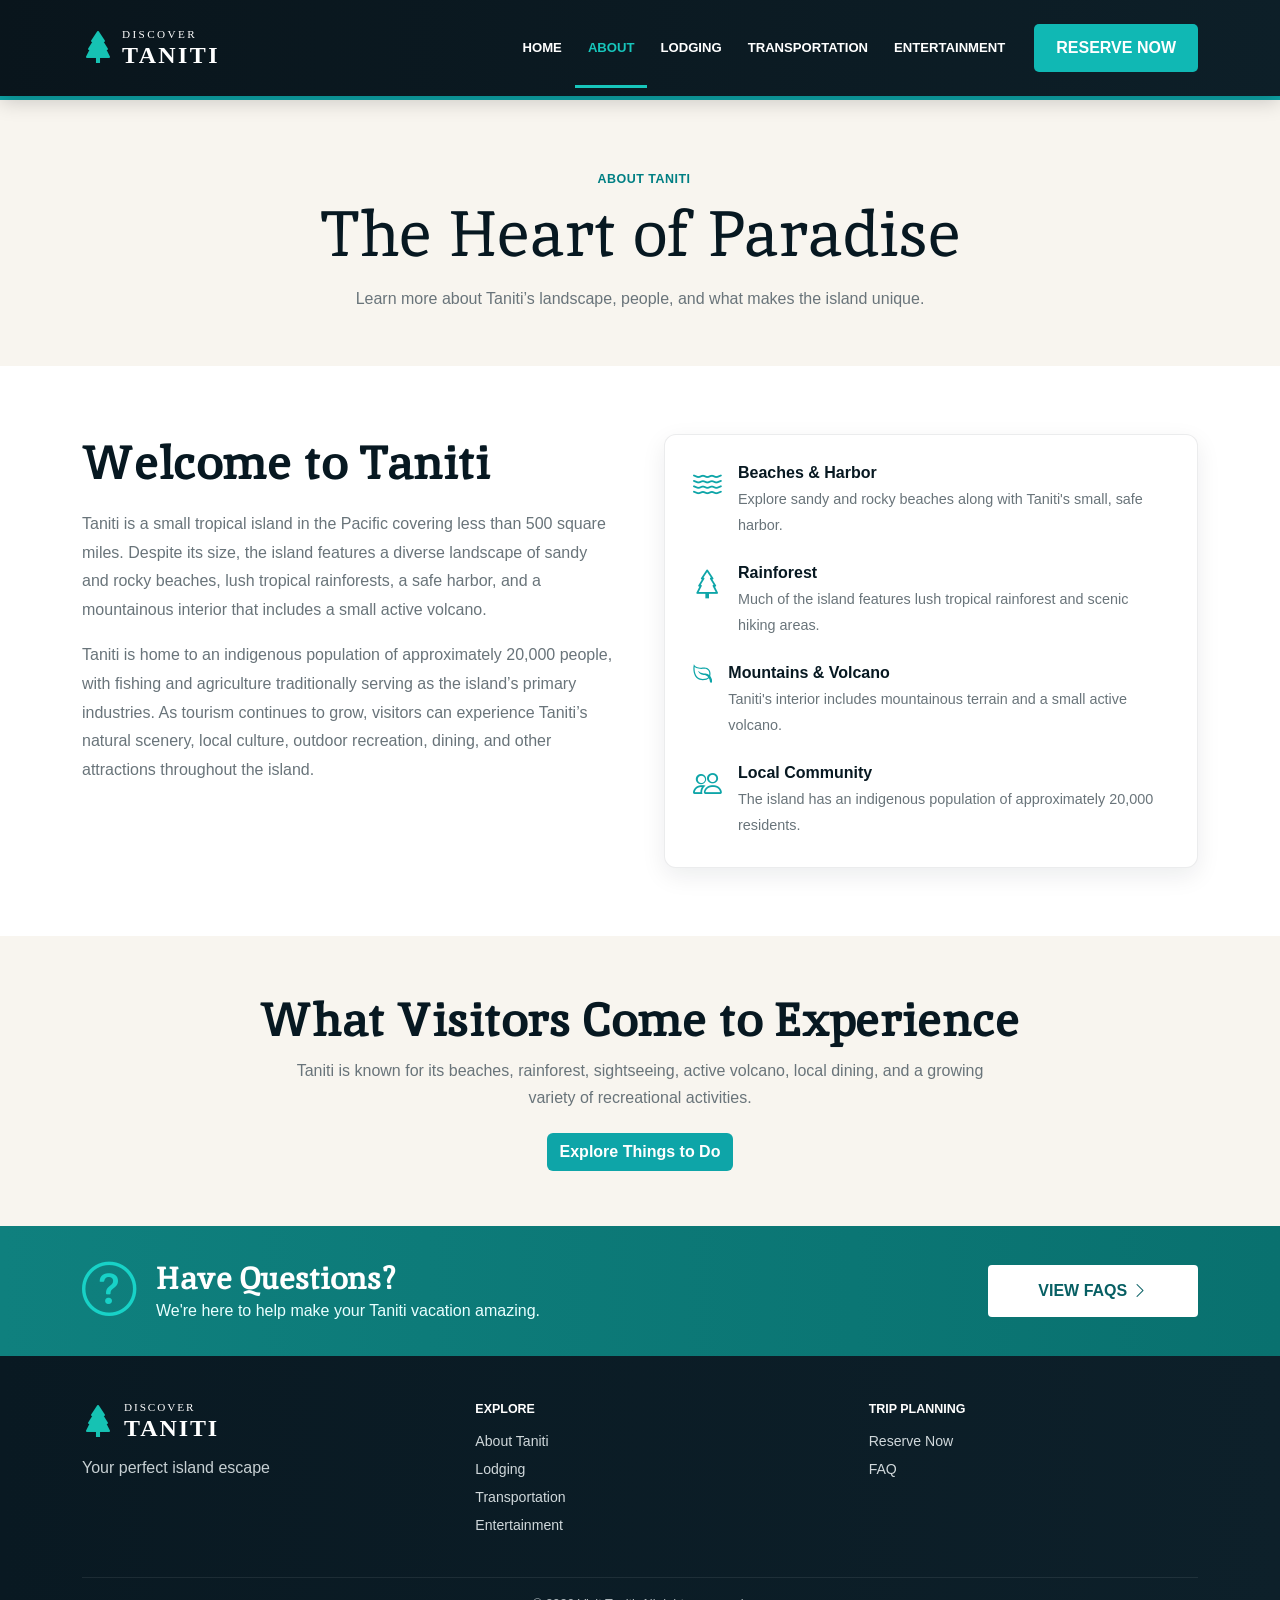
==== about.html @ ec4505b4 "Created the about page and styled it to MVP." ====
<!doctype html>
<html lang="en">
<head>
  <meta charset="utf-8">
  <meta name="viewport" content="width=device-width, initial-scale=1">

  <title>About Taniti | Discover Taniti</title>

  <link
    href="https://cdn.jsdelivr.net/npm/bootstrap@5.3.3/dist/css/bootstrap.min.css"
    rel="stylesheet"
  >
  <link
    rel="stylesheet"
    href="https://cdn.jsdelivr.net/npm/bootstrap-icons@1.11.3/font/bootstrap-icons.min.css"
  >
  <link rel="stylesheet" href="styles.css">
</head>

<body>

  <!-- NAVBAR -->
  <nav class="navbar navbar-expand-lg navbar-dark sticky-top site-navbar">
    <div class="container">

      <a class="navbar-brand d-flex align-items-center gap-2" href="index.html">
        <span class="brand-icon">
          <i class="bi bi-tree-fill"></i>
        </span>

        <span class="brand-text">
          <small>DISCOVER</small>
          <strong>TANITI</strong>
        </span>
      </a>

      <button
        class="navbar-toggler border-0"
        type="button"
        data-bs-toggle="collapse"
        data-bs-target="#mainNav"
        aria-controls="mainNav"
        aria-expanded="false"
        aria-label="Toggle navigation"
      >
        <span class="navbar-toggler-icon"></span>
      </button>

      <div class="collapse navbar-collapse" id="mainNav">
        <ul class="navbar-nav ms-auto align-items-lg-center">

          <li class="nav-item">
            <a class="nav-link" href="index.html">HOME</a>
          </li>

          <li class="nav-item">
            <a class="nav-link active" href="about.html">ABOUT</a>
          </li>

          <li class="nav-item">
            <a class="nav-link" href="lodging.html">LODGING</a>
          </li>

          <li class="nav-item">
            <a class="nav-link" href="transportation.html">
              TRANSPORTATION
            </a>
          </li>

          <li class="nav-item">
            <a class="nav-link" href="entertainment.html">
              ENTERTAINMENT
            </a>
          </li>

          <li class="nav-item ms-lg-3 mt-3 mt-lg-0">
            <a class="btn reserve-btn" href="reserve.html">
              RESERVE NOW
            </a>
          </li>

        </ul>
      </div>
    </div>
  </nav>


  <main>

    <!-- PAGE HEADER -->
    <section class="about-page-header">
      <div class="container text-center">

        <div class="section-label mb-2">
          <i class="bi bi-leaf"></i>
          ABOUT TANITI
        </div>

        <h1>The Heart of Paradise</h1>

        <p>
          Learn more about Taniti’s landscape, people,
          and what makes the island unique.
        </p>

      </div>
    </section>


    <!-- ABOUT CONTENT -->
    <section class="about-page-content section-pad">
      <div class="container">

        <div class="row g-5">

          <div class="col-lg-6">
            <h2>Welcome to Taniti</h2>

            <p>
              Taniti is a small tropical island in the Pacific covering less than 500 square miles. 
              Despite its size, the island features a diverse landscape of sandy and rocky beaches, 
              lush tropical rainforests, a safe harbor, and a mountainous interior that includes a 
              small active volcano.
            </p>

            <p>
              Taniti is home to an indigenous population of approximately 20,000 people, with fishing 
              and agriculture traditionally serving as the island’s primary industries. As tourism 
              continues to grow, visitors can experience Taniti’s natural scenery, local culture, outdoor 
              recreation, dining, and other attractions throughout the island.
            </p>
          </div>


          <div class="col-lg-6">

            <div class="about-info-card">

              <div class="about-info-item">
                <i class="bi bi-water"></i>

                <div>
                  <h3>Beaches & Harbor</h3>
                  <p>
                    Explore sandy and rocky beaches along with Taniti's
                    small, safe harbor.
                  </p>
                </div>
              </div>


              <div class="about-info-item">
                <i class="bi bi-tree"></i>

                <div>
                  <h3>Rainforest</h3>
                  <p>
                    Much of the island features lush tropical rainforest
                    and scenic hiking areas.
                  </p>
                </div>
              </div>


              <div class="about-info-item">
                <svg xmlns="http://www.w3.org/2000/svg" width="20" height="20" fill="currentColor" class="bi bi-leaf" viewBox="0 0 16 16">
                    <path d="M1.4 1.7c.216.289.65.84 1.725 1.274 1.093.44 2.884.774 5.834.528l.37-.023c1.823-.06 3.117.598 3.956 1.579C14.16 6.082 14.5 7.41 14.5 8.5c0 .58-.032 1.285-.229 1.997q.198.248.382.54c.756 1.2 1.19 2.563 1.348 3.966a1 1 0 0 1-1.98.198c-.13-.97-.397-1.913-.868-2.77C12.173 13.386 10.565 14 8 14c-1.854 0-3.32-.544-4.45-1.435-1.125-.887-1.89-2.095-2.391-3.383C.16 6.62.16 3.646.509 1.902L.73.806zm-.05 1.39c-.146 1.609-.008 3.809.74 5.728.457 1.17 1.13 2.213 2.079 2.961.942.744 2.185 1.22 3.83 1.221 2.588 0 3.91-.66 4.609-1.445-1.789-2.46-4.121-1.213-6.342-2.68-.74-.488-1.735-1.323-1.844-2.308-.023-.214.237-.274.38-.112 1.4 1.6 3.573 1.757 5.59 2.045 1.227.215 2.21.526 3.033 1.158.058-.39.075-.782.075-1.158 0-.91-.288-1.988-.975-2.792-.626-.732-1.622-1.281-3.167-1.229l-.316.02c-3.05.253-5.01-.08-6.291-.598a5.3 5.3 0 0 1-1.4-.811"/>
                </svg>

                <div>
                  <h3>Mountains & Volcano</h3>
                  <p>
                    Taniti's interior includes mountainous terrain and a
                    small active volcano.
                  </p>
                </div>
              </div>


              <div class="about-info-item">
                <i class="bi bi-people"></i>

                <div>
                  <h3>Local Community</h3>
                  <p>
                    The island has an indigenous population of approximately
                    20,000 residents.
                  </p>
                </div>
              </div>

            </div>

          </div>

        </div>

      </div>
    </section>


    <!-- VISITOR HIGHLIGHTS -->
    <section class="about-highlights">
      <div class="container text-center">

        <h2>What Visitors Come to Experience</h2>

        <p>
          Taniti is known for its beaches, rainforest, sightseeing,
          active volcano, local dining, and a growing variety of
          recreational activities.
        </p>

        <a href="entertainment.html" class="btn about-page-btn">
          Explore Things to Do
        </a>

      </div>
    </section>


    <!-- FAQ CTA -->
    <section class="faq-cta-section">
      <div class="container">

        <div class="faq-banner">

          <div class="faq-left">

            <div class="faq-icon">
              <i class="bi bi-question-circle"></i>
            </div>

            <div>
              <h2>Have Questions?</h2>
              <p>
                We're here to help make your Taniti vacation amazing.
              </p>
            </div>

          </div>

          <a href="faq.html" class="btn faq-btn">
            VIEW FAQS
            <i class="bi bi-chevron-right"></i>
          </a>

        </div>

      </div>
    </section>

  </main>


  <!-- FOOTER -->
  <footer class="site-footer">
    <div class="container">

      <div class="footer-top">

        <div class="footer-group">

          <a class="footer-brand" href="index.html">

            <span class="brand-icon">
              <i class="bi bi-tree-fill"></i>
            </span>

            <span class="brand-text">
              <small>DISCOVER</small>
              <strong>TANITI</strong>
            </span>

          </a>

          <p class="footer-tagline">
            Your perfect island escape
          </p>

        </div>


        <div class="footer-group">

          <h3>EXPLORE</h3>

          <a href="about.html">About Taniti</a>
          <a href="lodging.html">Lodging</a>
          <a href="transportation.html">Transportation</a>
          <a href="entertainment.html">Entertainment</a>

        </div>


        <div class="footer-group">

          <h3>TRIP PLANNING</h3>

          <a href="reserve.html">Reserve Now</a>
          <a href="faq.html">FAQ</a>

        </div>

      </div>


      <div class="footer-bottom text-center">
        © 2026 Visit Taniti. All rights reserved.
      </div>

    </div>
  </footer>


  <script
    src="https://cdn.jsdelivr.net/npm/bootstrap@5.3.3/dist/js/bootstrap.bundle.min.js"
  ></script>

</body>
</html>
---- styles.css ----
@import url('https://fonts.googleapis.com/css2?family=Inika:wght@400;700&family=Kablammo&family=Schoolbell&display=swap');

:root{
  --navy:#071821;
  --navy-2:#0b222a;
  --teal:#0ea5a8;
  --teal-dark:#087579;
  --cream:#f8f5ef;
  --ink:#16242d;
  --muted:#69747a;
  --white:#fff;
  --header-fonts: "Inika";
}

*{box-sizing:border-box}

html{scroll-behavior:smooth}

body{
  margin:0;
  font-family: "Segoe UI",Arial,sans-serif;
  color:var(--ink);
  background:#fff;
}

section{scroll-margin-top:78px}

.section-pad{padding:68px 0}

.section-label{
  color:#007f83;
  font-weight:800;
  font-size:.78rem;
  letter-spacing:.04em;
  margin-bottom:10px;
}

.section-label i{margin-right:8px}

.light-label{color:#6be0d8}

h2{
  font-size:clamp(2rem,4vw,3rem);
  font-weight:800;
}

/* Navbar */
.site-navbar{
  background:linear-gradient(90deg,#09151c,#0d1f28);
  min-height:78px;
  box-shadow:0 5px 20px rgba(0,0,0,.2);
}

.brand-icon{
  color:#16c2b3;
  font-size:2rem;
  line-height:1;
}

.brand-text{
  display:flex;
  flex-direction:column;
  line-height:1;
  letter-spacing:.12em;
  color:white;
  font-family: "Schoolbell" ;
}

.brand-text small{
  font-size:.7rem;
  margin-bottom:3px;
}

.brand-text strong{
  font-size:1.5rem;
}

.site-navbar .nav-link{
  color:#fff !important;
  font-weight:700;
  font-size:.82rem;
  padding:30px 13px 27px !important;
  border-bottom:3px solid transparent;
}

.site-navbar .nav-link:hover,
.site-navbar .nav-link.active{
  color:#17c6bc !important;
  border-bottom-color:#17c6bc;
}

.reserve-btn{
  background:#10b8b4;
  border:0;
  color:#fff;
  font-weight:800;
  border-radius:5px;
  padding:12px 22px;
}

.reserve-btn:hover{background:#0d9996;color:#fff}

/* Hero */

.hero-section {
  background: var(--cream);
  overflow: hidden;
  border-top: 4px solid var(--teal);
  
}

.hero-section .container {
  max-width: 100%;
  padding-left: 0;
}

.hero-image-column {
  position: relative;
  padding-left: 0;
}

.hero-image {
  width: 100%;
  height: 520px;
  display: block;
  object-fit: cover;

  clip-path: polygon(
    0 0,
    82% 0,
    100% 50%,
    82% 100%,
    0 100%
  );
}

.hero-content {
  position: relative;
  z-index: 2;
  padding: 3rem 2rem 3rem 3rem;
}

.script-title {
  margin: 0 0 .25rem;
  font-family: Georgia, serif;
  font-size: 2.4rem;
  font-style: italic;
  color: var(--teal);
}

.hero-content h1 {
  margin: 0 0 .75rem;
  color: var(--navy);
  font-size: clamp(4rem, 7vw, 6rem);
  font-weight: 900;
  line-height: .95;
  letter-spacing: .04em;
  font-family: var(--header-fonts);
}

.hero-content h2 {
  margin-bottom: 1.5rem;
  color: var(--navy);
  font-size: 1.35rem;
  font-weight: 900;
  line-height: 1.2;
  margin-left: 4rem;
}

.hero-copy {
  max-width: 440px;
  margin-bottom: 2rem;
  color: var(--muted);
  font-size: 1rem;
  line-height: 1.8;
}

.explore-btn {
  padding: 14px 26px;
  border: 0;
  border-radius: 4px;
  background: var(--teal);
  color: var(--white);
  font-weight: 800;
}

.explore-btn:hover {
  background: var(--teal-dark);
  color: var(--white);
}

/* About */
.about-section{
  background: var(--white);
}

.about-section h2{
  font-size:2.5rem;
  font-family: var(--header-fonts);
}

.about-copy{
  max-width:860px;
  color:#2d3c43;
  line-height:1.75;
}

.feature-inline{
  display:flex;
  gap:14px;
  align-items:flex-start;
}

.feature-icon{
  color:#087f83;
  font-size:2.1rem;
  width:48px;
  flex:0 0 48px;
}

.feature-inline h3{
  font-size:1rem;
  font-weight:800;
  color:#087176;
  margin-bottom:5px;
}

.feature-inline p{
  color:#4d5c62;
  font-size:.88rem;
  line-height:1.55;
}

.text-cta{
  color:#087f83;
  text-decoration:none;
  font-weight:800;
}

.text-cta:hover{color:#055d60}

/* Lodging */
.lodging-section{
  color:#fff;
  background:
    linear-gradient(rgba(4,78,81,.94),rgba(5,91,93,.94)),
    radial-gradient(circle at right top,#0a8d8f,#064f52);
}

.lodging-section h2{
  color:#fff;
  font-size:2.5rem;
  font-family: var(--header-fonts);
}

.lodging-section p{
  font-size:1rem;
  line-height:1.7;
  color:#eefafa;
}

.lodging-image{
  border-radius:14px;
  box-shadow:0 14px 35px rgba(0,0,0,.28);
}

.outline-light-btn{
  border:2px solid rgba(255,255,255,.85);
  color:#fff;
  font-weight:800;
  border-radius:4px;
  padding:12px 18px;
}

.outline-light-btn:hover{
  background:#fff;
  color:#075b5e;
}

/* Transportation */
.transportation-section{
  background:linear-gradient(180deg,#fbfaf7,#f6f4ef);
}

.section-heading{
  display:flex;
  gap:20px;
  align-items:flex-end;
  margin-bottom:28px;
}

.section-heading h2{
  margin:0;
  font-size:2rem;
  font-family: var(--header-fonts);
}

.transport-card{
  height:100%;
  background:#fff;
  border-radius:10px;
  padding:28px 20px;
  text-align:center;
  box-shadow:0 8px 22px rgba(0,0,0,.05);
  border:1px solid #eef0ee;
  transition:.2s ease;
}

.transport-card:hover{
  transform:translateY(-5px);
  box-shadow:0 15px 35px rgba(0,0,0,.09);
}

.transport-card i{
  display:block;
  color:#006d72;
  font-size:2.4rem;
  margin-bottom:12px;
}

.transport-card h3{
  font-size:1rem;
  font-weight:800;
}

.transport-card p{
  margin:0;
  color:#57656b;
  font-size:.85rem;
  line-height:1.55;
}

/* Entertainment */
.entertainment-section{background:#fff}

.entertainment-section h2 {
  font-family: var(--header-fonts);
}

.experience-card{
  position:relative;
  min-height:285px;
  overflow:hidden;
}

.experience-card img{
  width:100%;
  height:285px;
  object-fit:cover;
  transition: transform 0.4s ease;
}

.experience-card:hover img {
  transform: scale(1.08);
}

.experience-overlay{
  position:absolute;
  inset:0;
  background:linear-gradient(180deg,transparent 40%,rgba(0,0,0,.75));
}

.experience-title{
  position:absolute;
  left:22px;
  bottom:18px;
  color:#fff;
  font-size:1.15rem;
  font-weight:800;
}


/* FAQ CTA */
.faq-cta-section{
  background:linear-gradient(90deg,#0f807e,#09716f);
  color:#fff;
  padding:24px 0;
}

.faq-banner{
  display:flex;
  justify-content:space-between;
  align-items:center;
  gap:30px;
}

.faq-left{
  display:flex;
  align-items:center;
  gap:20px;
}

.faq-icon{
  font-size:3.4rem;
  color:#18d2c7;
}

.faq-banner h2{
  color:#fff;
  font-size:2rem;
  margin:0;
  font-family: var(--header-fonts);
}

.faq-banner p{
  margin:2px 0 0;
  color:#e9ffff;
}

.faq-btn{
  background:#fff;
  color:#075f63;
  min-width:210px;
  font-weight:800;
  border-radius:4px;
  padding:13px 22px;
}

.faq-btn:hover{background:#eaf7f5;color:#075f63}

/* Footer */
.site-footer {
  background: linear-gradient(
    90deg,
    #091922,
    #0d202a
  );

  color: var(--white);

  padding: 46px 0 0;
}

.footer-top {
  display: flex;
  justify-content: space-between;
  align-items: flex-start;

  gap: 4rem;

  padding-bottom: 34px;
}

.footer-group {
  flex: 1;
}

.footer-brand {
  display: flex;
  align-items: center;

  gap: 10px;

  text-decoration: none;
}

.footer-tagline {
  color: #c7d0d3;

  margin: 16px 0 0;
}

.footer-group h3 {
  color: var(--white);

  font-size: .78rem;
  font-weight: 800;

  margin-bottom: 14px;
}

.footer-group a:not(.footer-brand) {
  display: block;

  color: #d0d8db;

  text-decoration: none;

  font-size: .88rem;

  margin-bottom: 7px;
}


.footer-group a:not(.footer-brand):hover {
  color: var(--teal);
}

.footer-bottom {
  padding: 16px 0;

  border-top: 1px solid rgba(255, 255, 255, .08);

  color: #aeb8bc;

  font-size: .8rem;
}


/* Reserve Page */
.reserve-hero {
  background: var(--cream);
  padding: 70px 0 55px;
  border-top: 4px solid var(--teal);
}

.reserve-hero h1 {
  font-family: var(--header-fonts);

  color: var(--navy);

  font-size: clamp(2.4rem, 5vw, 4rem);

  margin-bottom: 16px;
}

.reserve-hero p {
  max-width: 720px;

  margin: 0 auto;

  color: var(--muted);

  line-height: 1.7;
}


.reserve-options {
  background: var(--white);
}

.reserve-card {
  text-align: center;

  padding: 34px 24px;

  border: 1px solid rgba(7, 24, 33, .08);

  border-radius: 12px;

  background: var(--white);

  box-shadow:
    0 8px 24px rgba(7, 24, 33, .06);
}

.reserve-card > i {
  display: inline-block;

  color: var(--teal);

  font-size: 2.4rem;

  margin-bottom: 16px;
}

.reserve-card h2 {
  font-family: var(--header-fonts);

  color: var(--navy);

  font-size: 1.5rem;
}

.reserve-card p {
  color: var(--muted);

  line-height: 1.6;

  min-height: 100px;
}

.reserve-page-btn {
  background: var(--teal);

  color: var(--white);

  font-weight: 700;

  border: none;
}

.reserve-page-btn:hover {
  background: var(--teal-dark);

  color: var(--white);
}

/* FAQ Page */

.faq-page-header {
  background: var(--cream);

  padding: 70px 0 55px;

  border-top: 4px solid var(--teal);
}

.faq-page-header h1 {
  font-family: var(--header-fonts);

  color: var(--navy);

  font-size: clamp(2.4rem, 5vw, 4rem);

  margin-bottom: 14px;
}

.faq-page-header p {
  color: var(--muted);

  margin: 0;
}


.faq-page-content {
  background: var(--white);
}

.faq-page-content .accordion {
  max-width: 900px;

  margin: 0 auto;
}


.accordion-item {
  border: 1px solid rgba(7, 24, 33, .1);
}

.accordion-button {
  color: var(--navy);

  font-weight: 700;

  padding: 18px 20px;
}

.accordion-button:not(.collapsed) {
  background: var(--cream);

  color: var(--teal);

  box-shadow: none;
}

.accordion-button:focus {
  box-shadow: none;

  border-color: var(--teal);
}

.accordion-body {
  color: var(--muted);

  line-height: 1.7;

  padding: 20px;
}

/* About Page */

.about-page-header {
  background: var(--cream);

  padding: 70px 0 55px;

  border-top: 4px solid var(--teal);
}

.about-page-header h1 {
  font-family: var(--header-fonts);

  color: var(--navy);

  font-size: clamp(2.4rem, 5vw, 4rem);

  margin-bottom: 14px;
}

.about-page-header p {
  color: var(--muted);

  margin: 0;
}


.about-page-content {
  background: var(--white);
}

.about-page-content h2 {
  font-family: var(--header-fonts);

  color: var(--navy);

  margin-bottom: 18px;
}

.about-page-content p {
  color: var(--muted);

  line-height: 1.8;
}

.about-info-card {
  background: var(--white);
  padding: 28px;
  border-radius: 12px;
  border: 1px solid rgba(7, 24, 33, 0.08);
  box-shadow: 0 8px 24px rgba(7, 24, 33, 0.08);
}

.about-info-item {
  display: flex;

  gap: 16px;

  margin-bottom: 24px;
}

.about-info-item:last-child {
  margin-bottom: 0;
}

.about-info-item > i {
  color: var(--teal);

  font-size: 1.8rem;
}

.about-info-item > svg {
  color: var(--teal);
}

.about-info-item h3 {
  color: var(--navy);

  font-size: 1rem;

  font-weight: 800;

  margin-bottom: 5px;
}

.about-info-item p {
  margin: 0;

  font-size: .9rem;
}


.about-highlights {
  background: var(--cream);

  padding: 55px 0;
}

.about-highlights h2 {
  font-family: var(--header-fonts);

  color: var(--navy);
}

.about-highlights p {
  max-width: 720px;

  margin: 0 auto 22px;

  color: var(--muted);

  line-height: 1.7;
}

.about-page-btn {
  background: var(--teal);

  color: var(--white);

  font-weight: 700;
}

.about-page-btn:hover {
  background: var(--teal-dark);

  color: var(--white);
}

/* Responsive */
@media (max-width:991.98px){
  .site-navbar{
    padding:10px 0;
  }

  .site-navbar .nav-link{
    padding:10px 0 !important;
    border-bottom:0;
  }

  
  .hero-section {
    padding: 45px 0;
  }

  .hero-image-column {
    padding-left: 24px;
    padding-right: 24px;
  }

  .hero-image {
    width: 100%;
    height: 340px;
    object-fit: cover;
    object-position: center;
    clip-path: none;
    border-radius: 0 45px 0 45px;
    margin: 0;
  }

  .hero-content {
    padding: 3rem 1.5rem 1rem;
    text-align: center;
  }

  .hero-copy {
    margin-left: auto;
    margin-right: auto;
  }

  .hero-content h2 {
    margin-left: 0;
  }

  .section-heading{
    display:block;
  }

  .faq-banner{
    flex-direction:column;
    text-align:center;
  }

  .faq-left{
    flex-direction:column;
  }

  .carousel-control-prev.custom-control{left:8px}
  .carousel-control-next.custom-control{right:8px}
}

@media (max-width:767.98px){
  .section-pad{padding:52px 0}

  .hero-section h1{
    font-size:4.2rem;
  }

  .script-title{
    font-size:2rem;
  }

  .experience-card{
    min-height:230px;
  }

  .experience-card img{
    height:230px;
  }
  .footer-top {
    flex-direction: column;

    gap: 2rem;
  }

  .footer-group {
    width: 100%;
  }
   .reserve-hero {
    padding: 55px 18px 40px;
  }

  .reserve-card p {
    min-height: auto;
  }
}
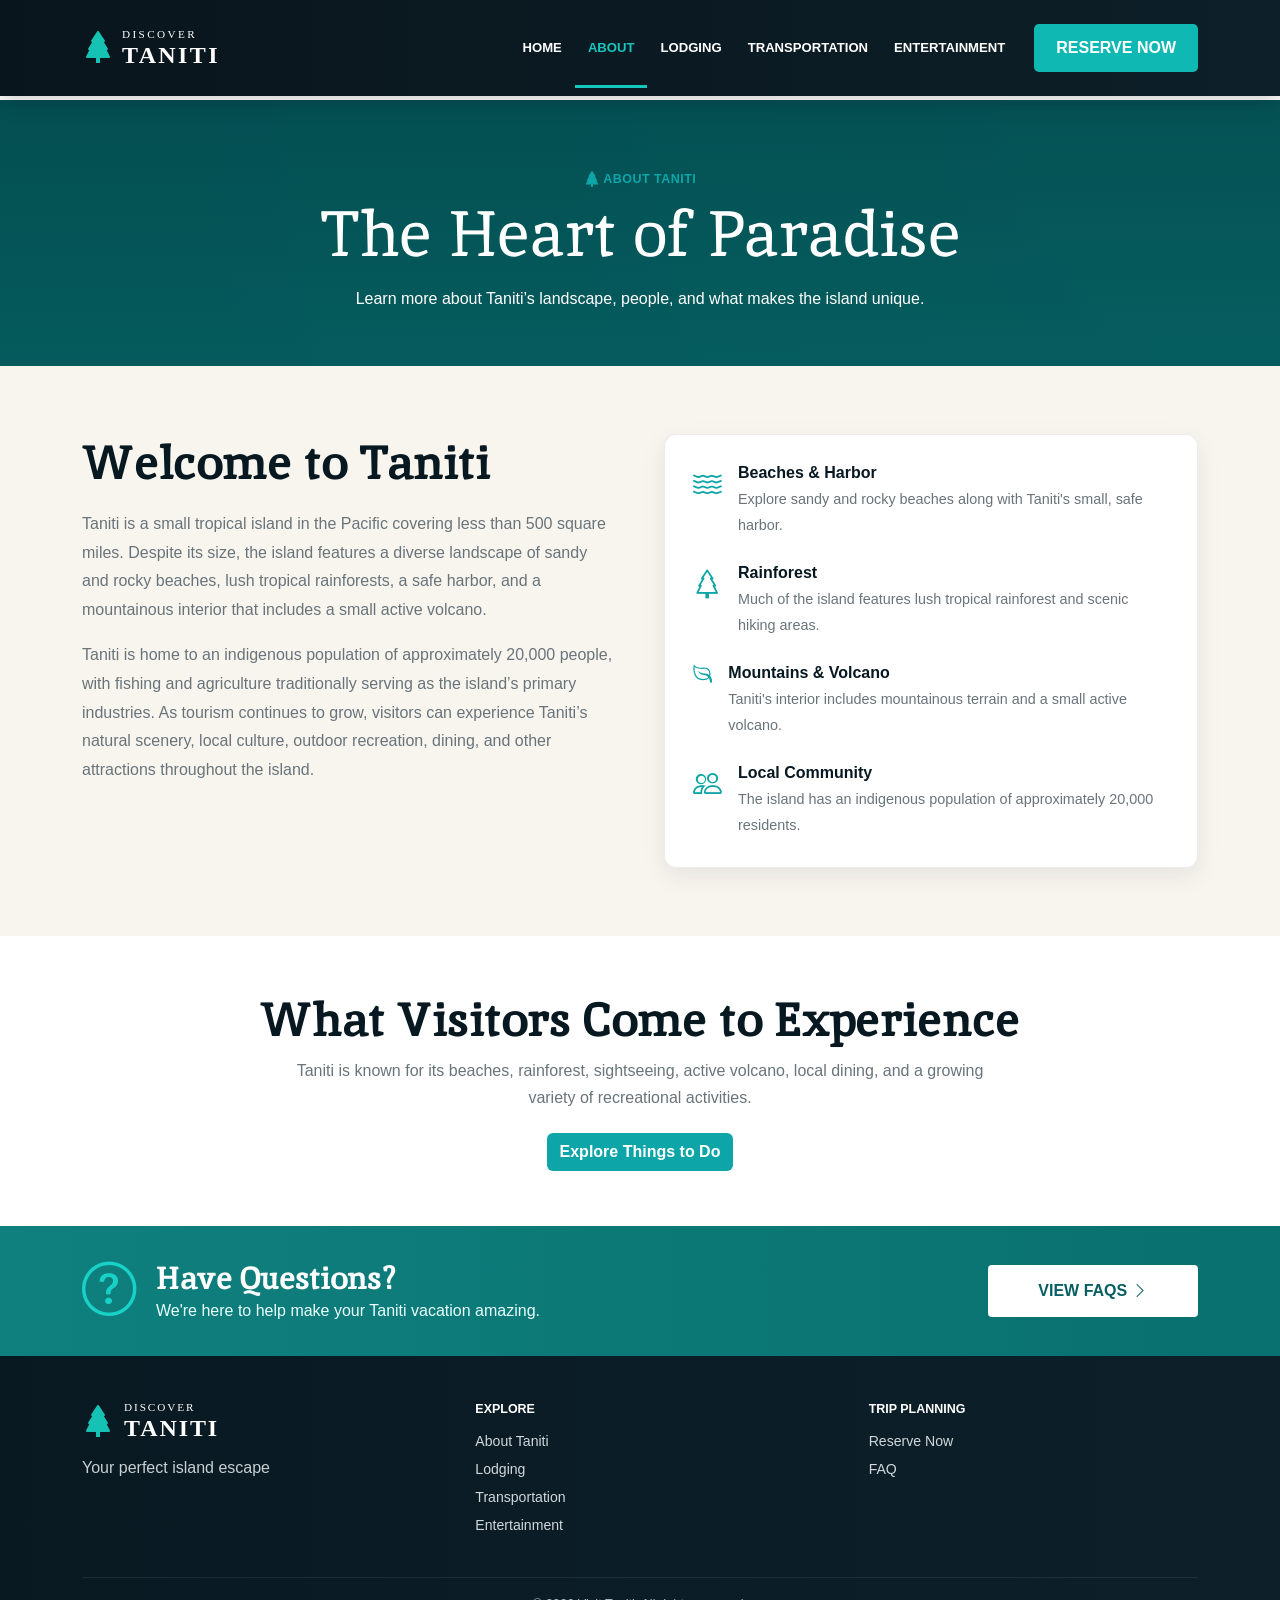
==== commit d613c40a: "Finished the about, entertainment, lodging and transportation pages. Styled to MVP." ====
--- a/about.html
+++ b/about.html
@@ -92,8 +92,10 @@
       <div class="container text-center">
 
         <div class="section-label mb-2">
-          <i class="bi bi-leaf"></i>
-          ABOUT TANITI
+          <svg xmlns="http://www.w3.org/2000/svg" width="16" height="16" fill="currentColor" class="bi bi-tree-fill icon-span" viewBox="0 0 16 16">
+            <path d="M8.416.223a.5.5 0 0 0-.832 0l-3 4.5A.5.5 0 0 0 5 5.5h.098L3.076 8.735A.5.5 0 0 0 3.5 9.5h.191l-1.638 3.276a.5.5 0 0 0 .447.724H7V16h2v-2.5h4.5a.5.5 0 0 0 .447-.724L12.31 9.5h.191a.5.5 0 0 0 .424-.765L10.902 5.5H11a.5.5 0 0 0 .416-.777z"/>
+          </svg>
+          <span class="icon-span">ABOUT TANITI</span>
         </div>
 
         <h1>The Heart of Paradise</h1>
--- a/styles.css
+++ b/styles.css
@@ -5,6 +5,8 @@
   --navy-2:#0b222a;
   --teal:#0ea5a8;
   --teal-dark:#087579;
+  --teal-darkest: linear-gradient(rgba(4,78,81,.94),rgba(5,91,93,.94)),
+    radial-gradient(circle at right top,#0a8d8f,#064f52);
   --cream:#f8f5ef;
   --ink:#16242d;
   --muted:#69747a;
@@ -100,12 +102,12 @@
 
 .reserve-btn:hover{background:#0d9996;color:#fff}
 
+/* Homepage*/
 /* Hero */
 
 .hero-section {
   background: var(--cream);
   overflow: hidden;
-  border-top: 4px solid var(--teal);
   
 }
 
@@ -242,9 +244,7 @@
 /* Lodging */
 .lodging-section{
   color:#fff;
-  background:
-    linear-gradient(rgba(4,78,81,.94),rgba(5,91,93,.94)),
-    radial-gradient(circle at right top,#0a8d8f,#064f52);
+  background: var(--teal-darkest);
 }
 
 .lodging-section h2{
@@ -661,32 +661,32 @@
 /* About Page */
 
 .about-page-header {
+  background: var(--teal-darkest);
+
+  padding: 70px 0 55px;
+
+  border-top: 4px solid var(--white);
+}
+
+.about-page-header h1 {
+  font-family: var(--header-fonts);
+
+  color: var(--white);
+
+  font-size: clamp(2.4rem, 5vw, 4rem);
+
+  margin-bottom: 14px;
+}
+
+.about-page-header p {
+  color: var(--white);
+
+  margin: 0;
+}
+
+
+.about-page-content {
   background: var(--cream);
-
-  padding: 70px 0 55px;
-
-  border-top: 4px solid var(--teal);
-}
-
-.about-page-header h1 {
-  font-family: var(--header-fonts);
-
-  color: var(--navy);
-
-  font-size: clamp(2.4rem, 5vw, 4rem);
-
-  margin-bottom: 14px;
-}
-
-.about-page-header p {
-  color: var(--muted);
-
-  margin: 0;
-}
-
-
-.about-page-content {
-  background: var(--white);
 }
 
 .about-page-content h2 {
@@ -751,7 +751,7 @@
 
 
 .about-highlights {
-  background: var(--cream);
+  background: var(--white);
 
   padding: 55px 0;
 }
@@ -785,6 +785,348 @@
 
   color: var(--white);
 }
+
+/* Lodging Page */
+
+.lodging-page-header {
+  background: var(--teal-darkest);
+  padding: 70px 0 55px;
+  border-top: 4px solid var(--white);
+}
+
+.lodging-page-header h1 {
+  font-family: var(--header-fonts);
+  color: var(--white);
+  font-size: clamp(2.4rem, 5vw, 4rem);
+  margin-bottom: 14px;
+}
+
+.lodging-page-header p {
+  color: var(--white);
+  max-width: 650px;
+  margin: 0 auto;
+}
+
+
+
+/* Lodging Options */
+
+.lodging-options {
+  background: var(--cream);
+  padding: 60px 0;
+}
+
+.lodging-card {
+  background: var(--white);
+
+  padding: 32px 26px;
+
+  border-radius: 12px;
+
+  border: 1px solid rgba(7, 24, 33, .08);
+
+  box-shadow:
+    0 8px 24px rgba(7, 24, 33, .08);
+  transition: transform 0.3s ease, box-shadow 0.3s ease;
+}
+
+.lodging-card:hover {
+  transform: scale(1.04);
+  box-shadow: 0 12px 30px rgba(7, 24, 33, .14);
+}
+
+.lodging-card-icon {
+  color: var(--teal);
+
+  font-size: 2rem;
+
+  margin-bottom: 16px;
+}
+
+.lodging-card h2 {
+  font-family: var(--header-fonts);
+
+  color: var(--navy);
+
+  font-size: 1.4rem;
+
+  margin-bottom: 12px;
+}
+
+.lodging-card p {
+  color: var(--muted);
+
+  line-height: 1.7;
+
+  margin: 0;
+}
+
+
+.lodging-note {
+  max-width: 850px;
+
+  margin: 40px auto 0;
+
+  padding: 22px 26px;
+
+  display: flex;
+
+  align-items: center;
+
+  gap: 18px;
+
+  background: var(--white);
+
+  border-radius: 12px;
+
+  border-left: 4px solid var(--teal);
+
+  box-shadow:
+    0 6px 18px rgba(7, 24, 33, .06);
+}
+
+.lodging-note > i {
+  color: var(--teal);
+
+  font-size: 2rem;
+}
+
+.lodging-note h3 {
+  color: var(--navy);
+
+  font-size: 1rem;
+
+  font-weight: 800;
+
+  margin-bottom: 4px;
+}
+
+.lodging-note p {
+  color: var(--muted);
+
+  margin: 0;
+
+  line-height: 1.6;
+}
+
+/* Transportation Page */
+.transport-page-header {
+  background: var(--teal-darkest);
+  padding: 70px 0 55px;
+  border-top: 4px solid var(--white);
+}
+
+.transport-page-header h1 {
+  font-family: var(--header-fonts);
+  color: var(--white);
+  font-size: clamp(2.4rem, 5vw, 4rem);
+  margin-bottom: 14px;
+}
+
+.transport-page-header p {
+  max-width: 680px;
+  margin: 0 auto;
+  color: var(--white);
+}
+
+
+
+/* Transportation Options */
+
+.transport-page-options {
+  background: var(--cream);
+  padding: 60px 0;
+}
+
+.transport-page-card {
+  background: var(--white);
+
+  padding: 32px 26px;
+
+  border-radius: 12px;
+
+  border: 1px solid rgba(7, 24, 33, .08);
+
+  box-shadow:
+    0 8px 24px rgba(7, 24, 33, .08);
+
+  transition:
+    transform .3s ease,
+    box-shadow .3s ease;
+}
+
+.transport-page-card:hover {
+  transform: scale(1.04);
+
+  box-shadow:
+    0 12px 30px rgba(7, 24, 33, .14);
+}
+
+.transport-page-icon {
+  color: var(--teal);
+
+  font-size: 2rem;
+
+  margin-bottom: 16px;
+}
+
+.transport-page-card h2 {
+  font-family: var(--header-fonts);
+
+  color: var(--navy);
+
+  font-size: 1.4rem;
+
+  margin-bottom: 12px;
+}
+
+.transport-page-card p {
+  color: var(--muted);
+
+  line-height: 1.7;
+
+  margin: 0;
+}
+
+
+/* Arrival Section */
+
+.arrival-section {
+  background: var(--white);
+
+  padding: 60px 0;
+}
+
+.arrival-section h2 {
+  font-family: var(--header-fonts);
+
+  color: var(--navy);
+
+  margin-bottom: 18px;
+}
+
+.arrival-section p {
+  max-width: 800px;
+
+  margin: 0 auto;
+
+  color: var(--muted);
+
+  line-height: 1.8;
+}
+
+
+/* Entertainment Page */
+
+.entertainment-page-header {
+  background: var(--teal-darkest);
+  padding: 70px 0 55px;
+  border-top: 4px solid var(--white);
+}
+
+.entertainment-page-header h1 {
+  font-family: var(--header-fonts);
+  color: var(--white);
+  font-size: clamp(2.4rem, 5vw, 4rem);
+  margin-bottom: 14px;
+}
+
+
+.icon-span, .entertainment-page-header i {
+  color: var(--teal)
+}
+
+.entertainment-page-header p {
+  max-width: 700px;
+  margin: 0 auto;
+  color: var(--white);
+}
+
+
+/* Activities */
+
+.entertainment-options {
+  background: var(--cream);
+  padding: 60px 0;
+}
+
+.entertainment-page-card {
+  background: var(--white);
+
+  padding: 32px 26px;
+
+  border-radius: 12px;
+
+  border: 1px solid rgba(7, 24, 33, .08);
+
+  box-shadow:
+    0 8px 24px rgba(7, 24, 33, .08);
+
+  transition:
+    transform .3s ease,
+    box-shadow .3s ease;
+}
+
+.entertainment-page-card:hover {
+  transform: scale(1.04);
+
+  box-shadow:
+    0 12px 30px rgba(7, 24, 33, .14);
+}
+
+.entertainment-page-icon {
+  color: var(--teal);
+
+  font-size: 2rem;
+
+  margin-bottom: 16px;
+}
+
+.entertainment-page-card h2 {
+  font-family: var(--header-fonts);
+
+  color: var(--navy);
+
+  font-size: 1.4rem;
+
+  margin-bottom: 12px;
+}
+
+.entertainment-page-card p {
+  color: var(--muted);
+
+  line-height: 1.7;
+
+  margin: 0;
+}
+
+
+/* Merriton Landing */
+
+.merriton-section {
+  background: var(--white);
+
+  padding: 60px 0;
+}
+
+.merriton-section h2 {
+  font-family: var(--header-fonts);
+
+  color: var(--navy);
+
+  margin-bottom: 18px;
+}
+
+.merriton-section p {
+  max-width: 800px;
+
+  margin: 0 auto;
+
+  color: var(--muted);
+
+  line-height: 1.8;
+}
+
 
 /* Responsive */
 @media (max-width:991.98px){
@@ -882,4 +1224,17 @@
   .reserve-card p {
     min-height: auto;
   }
-}
+  .lodging-page-header {
+    padding: 55px 18px 40px;
+  }
+
+  .lodging-note {
+    align-items: flex-start;
+  }
+   .transport-page-header {
+    padding: 55px 18px 40px;
+  }
+   .entertainment-page-header {
+    padding: 55px 18px 40px;
+  }
+}
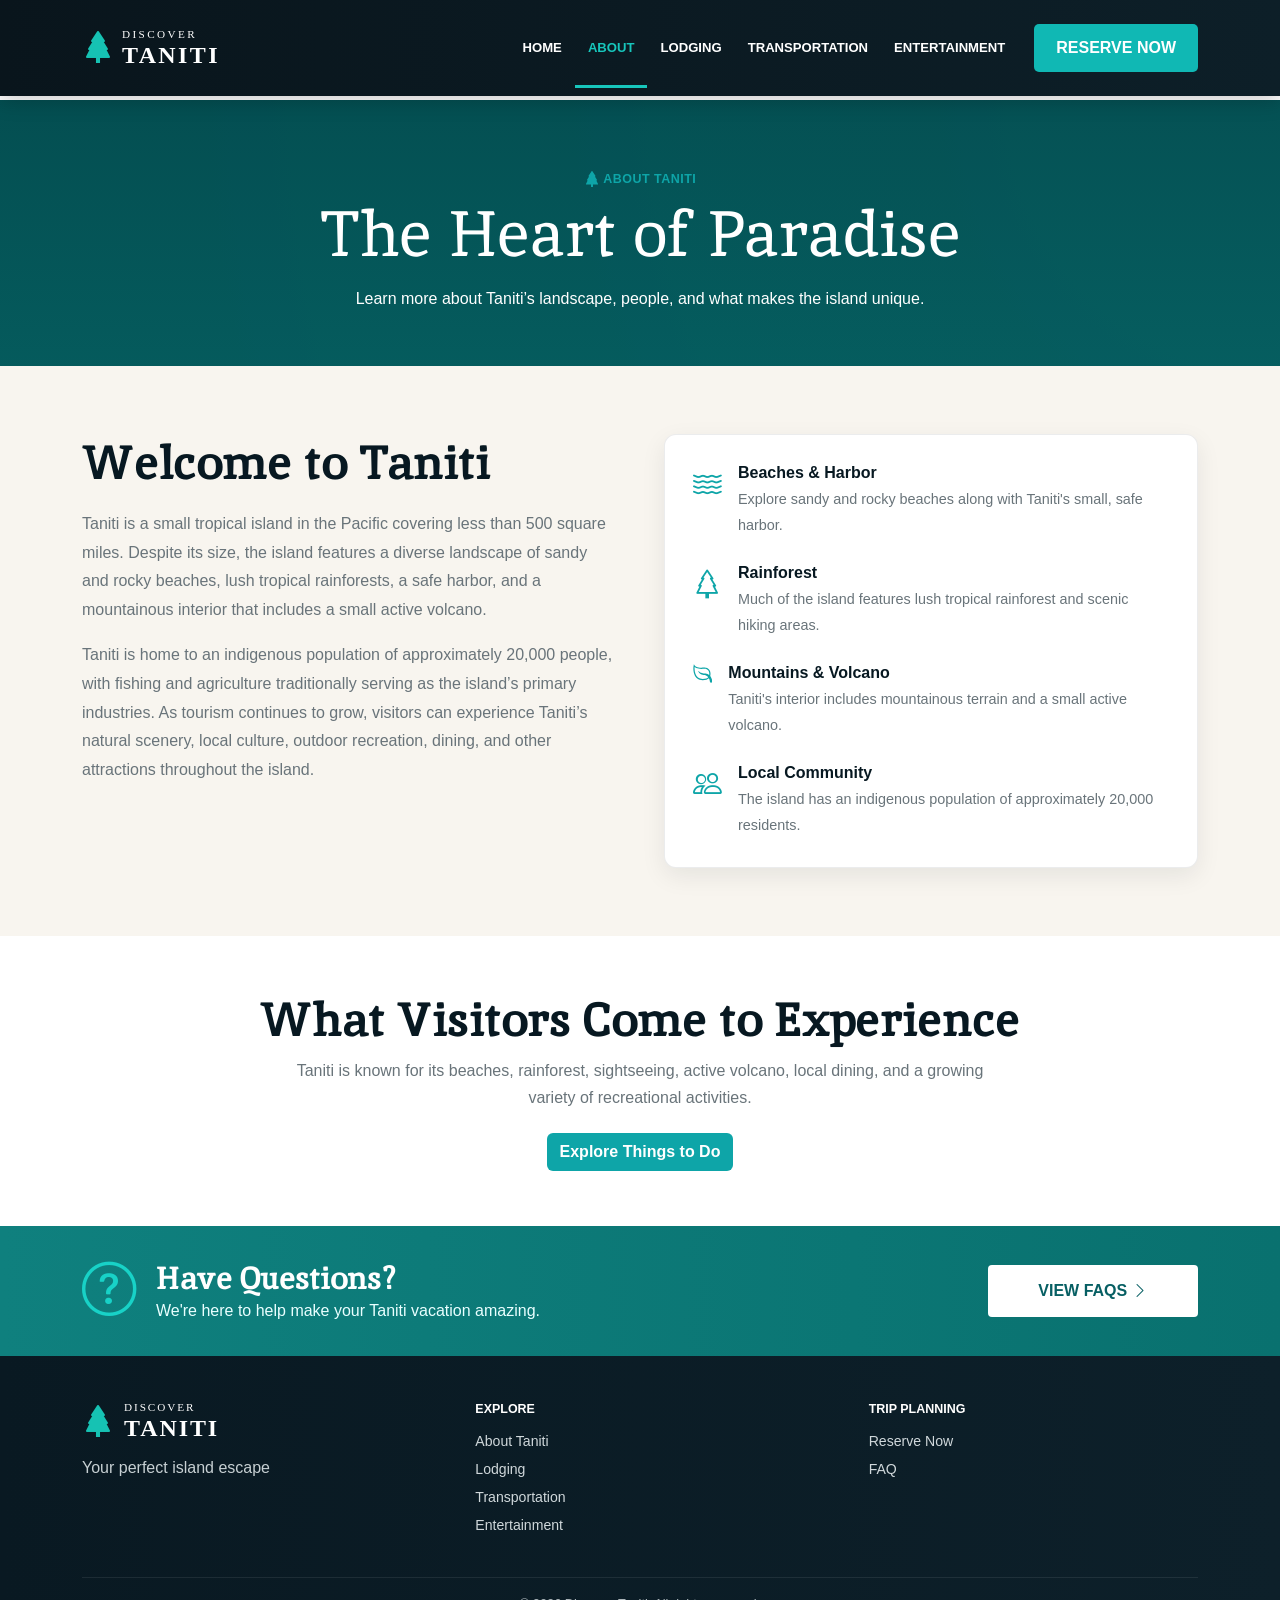
==== commit 6a2d2f90: "Replaced the visit with discover in the footer across all pages." ====
--- a/about.html
+++ b/about.html
@@ -308,7 +308,7 @@
 
 
       <div class="footer-bottom text-center">
-        © 2026 Visit Taniti. All rights reserved.
+        © 2026 Discover Taniti. All rights reserved.
       </div>
 
     </div>
